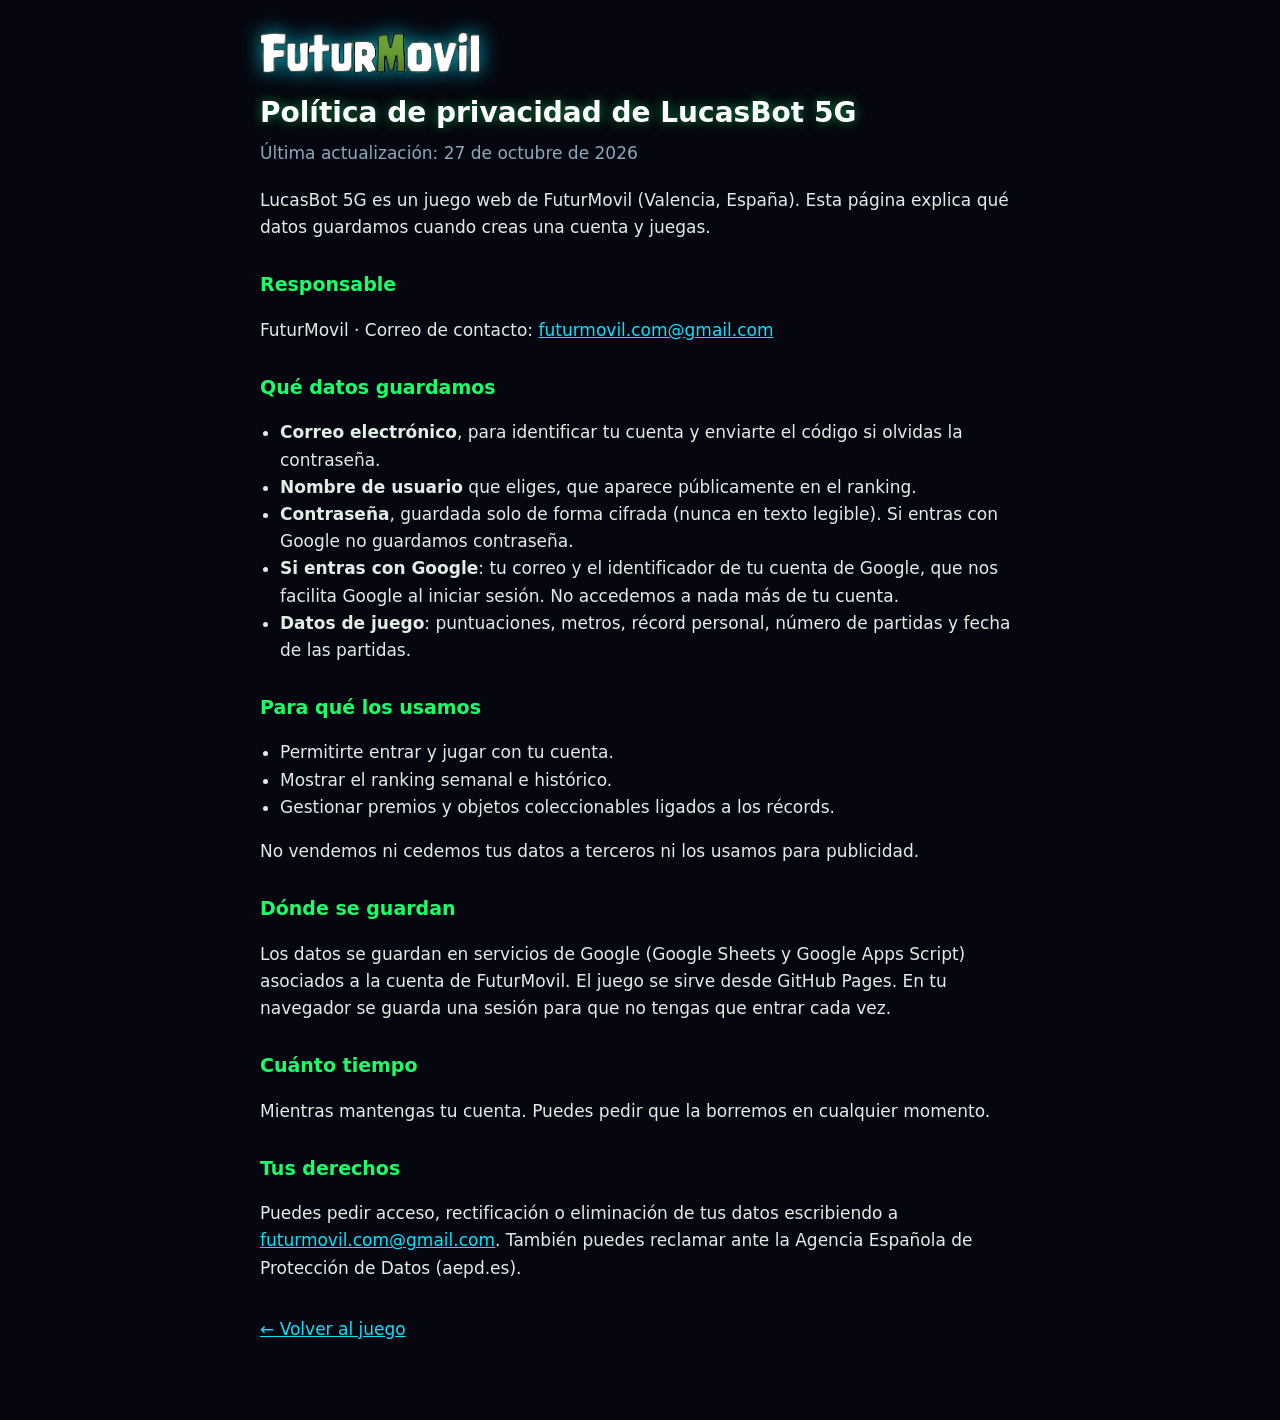
==== privacidad.html @ 763d6123 "Add files via upload" ====
<!doctype html>
<html lang="es">
<head>
<meta charset="utf-8">
<meta name="viewport" content="width=device-width,initial-scale=1">
<title>Privacidad · LucasBot 5G</title>
<link rel="icon" href="img/icon-192.png">
<style>
  :root{--v:#19ff6a;--c:#00e5ff}
  body{margin:0;background:#05060f;color:#dfeee6;font:17px/1.6 system-ui,-apple-system,Segoe UI,Roboto,sans-serif}
  main{max-width:760px;margin:0 auto;padding:32px 16px 60px}
  h1{color:#fff;font-size:28px;margin:0 0 4px;text-shadow:0 0 12px rgba(25,255,106,.5)}
  h2{color:var(--v);font-size:19px;margin:28px 0 6px}
  a{color:var(--c)}
  .sub{color:#8ab;margin:0 0 20px}
  .logo{display:block;width:220px;max-width:70%;margin:0 0 18px;filter:drop-shadow(0 0 10px rgba(0,229,255,.7))}
  ul{padding-left:20px}
</style>
</head>
<body>
<main>
  <img src="img/logo.webp" alt="FuturMovil" class="logo">
  <h1>Política de privacidad de LucasBot 5G</h1>
  <p class="sub">Última actualización: 27 de octubre de 2026</p>

  <p>LucasBot 5G es un juego web de FuturMovil (Valencia, España). Esta página explica qué datos guardamos cuando creas una cuenta y juegas.</p>

  <h2>Responsable</h2>
  <p>FuturMovil · Correo de contacto: <a href="mailto:futurmovil.com@gmail.com">futurmovil.com@gmail.com</a></p>

  <h2>Qué datos guardamos</h2>
  <ul>
    <li><b>Correo electrónico</b>, para identificar tu cuenta y enviarte el código si olvidas la contraseña.</li>
    <li><b>Nombre de usuario</b> que eliges, que aparece públicamente en el ranking.</li>
    <li><b>Contraseña</b>, guardada solo de forma cifrada (nunca en texto legible). Si entras con Google no guardamos contraseña.</li>
    <li><b>Si entras con Google</b>: tu correo y el identificador de tu cuenta de Google, que nos facilita Google al iniciar sesión. No accedemos a nada más de tu cuenta.</li>
    <li><b>Datos de juego</b>: puntuaciones, metros, récord personal, número de partidas y fecha de las partidas.</li>
  </ul>

  <h2>Para qué los usamos</h2>
  <ul>
    <li>Permitirte entrar y jugar con tu cuenta.</li>
    <li>Mostrar el ranking semanal e histórico.</li>
    <li>Gestionar premios y objetos coleccionables ligados a los récords.</li>
  </ul>
  <p>No vendemos ni cedemos tus datos a terceros ni los usamos para publicidad.</p>

  <h2>Dónde se guardan</h2>
  <p>Los datos se guardan en servicios de Google (Google Sheets y Google Apps Script) asociados a la cuenta de FuturMovil. El juego se sirve desde GitHub Pages. En tu navegador se guarda una sesión para que no tengas que entrar cada vez.</p>

  <h2>Cuánto tiempo</h2>
  <p>Mientras mantengas tu cuenta. Puedes pedir que la borremos en cualquier momento.</p>

  <h2>Tus derechos</h2>
  <p>Puedes pedir acceso, rectificación o eliminación de tus datos escribiendo a <a href="mailto:futurmovil.com@gmail.com">futurmovil.com@gmail.com</a>. También puedes reclamar ante la Agencia Española de Protección de Datos (aepd.es).</p>

  <p style="margin-top:34px"><a href="./">← Volver al juego</a></p>
</main>
</body>
</html>
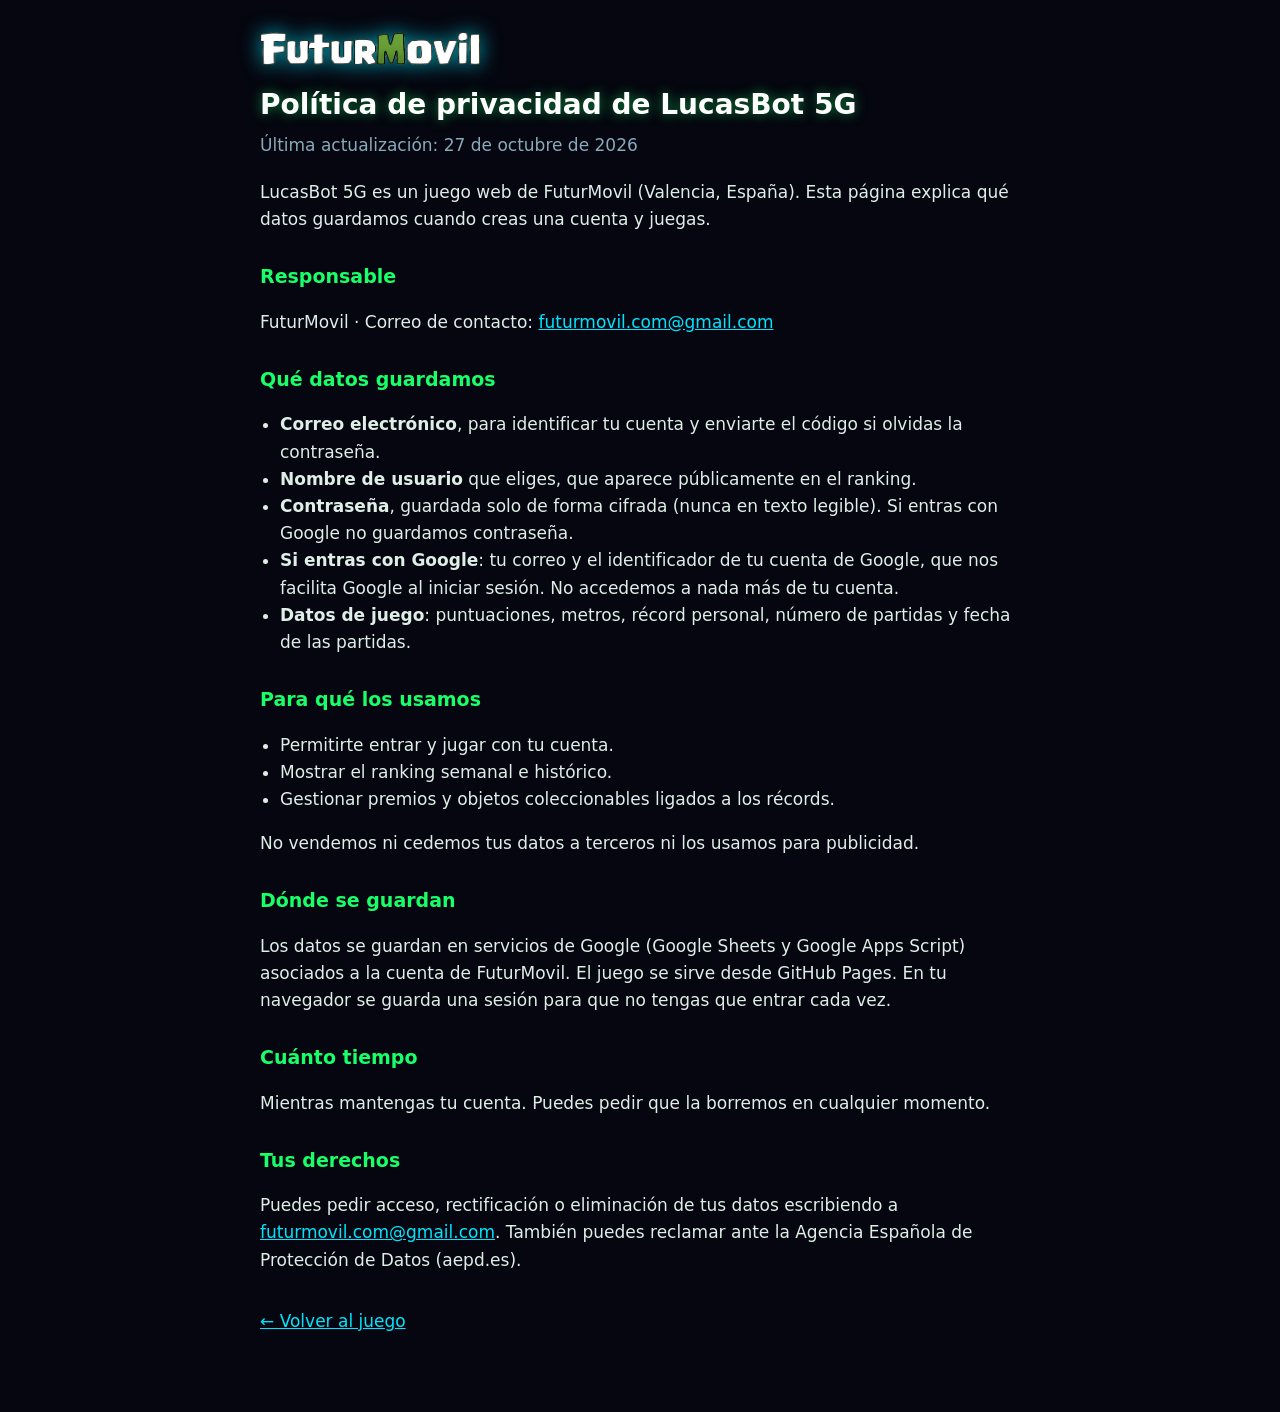
==== commit 475d092c: "Add files via upload" ====
--- a/privacidad.html
+++ b/privacidad.html
@@ -4,7 +4,7 @@
 <meta charset="utf-8">
 <meta name="viewport" content="width=device-width,initial-scale=1">
 <title>Privacidad · LucasBot 5G</title>
-<link rel="icon" href="img/icon-192.png">
+<link rel="icon" href="img/icon-192.png?v=2">
 <style>
   :root{--v:#19ff6a;--c:#00e5ff}
   body{margin:0;background:#05060f;color:#dfeee6;font:17px/1.6 system-ui,-apple-system,Segoe UI,Roboto,sans-serif}
